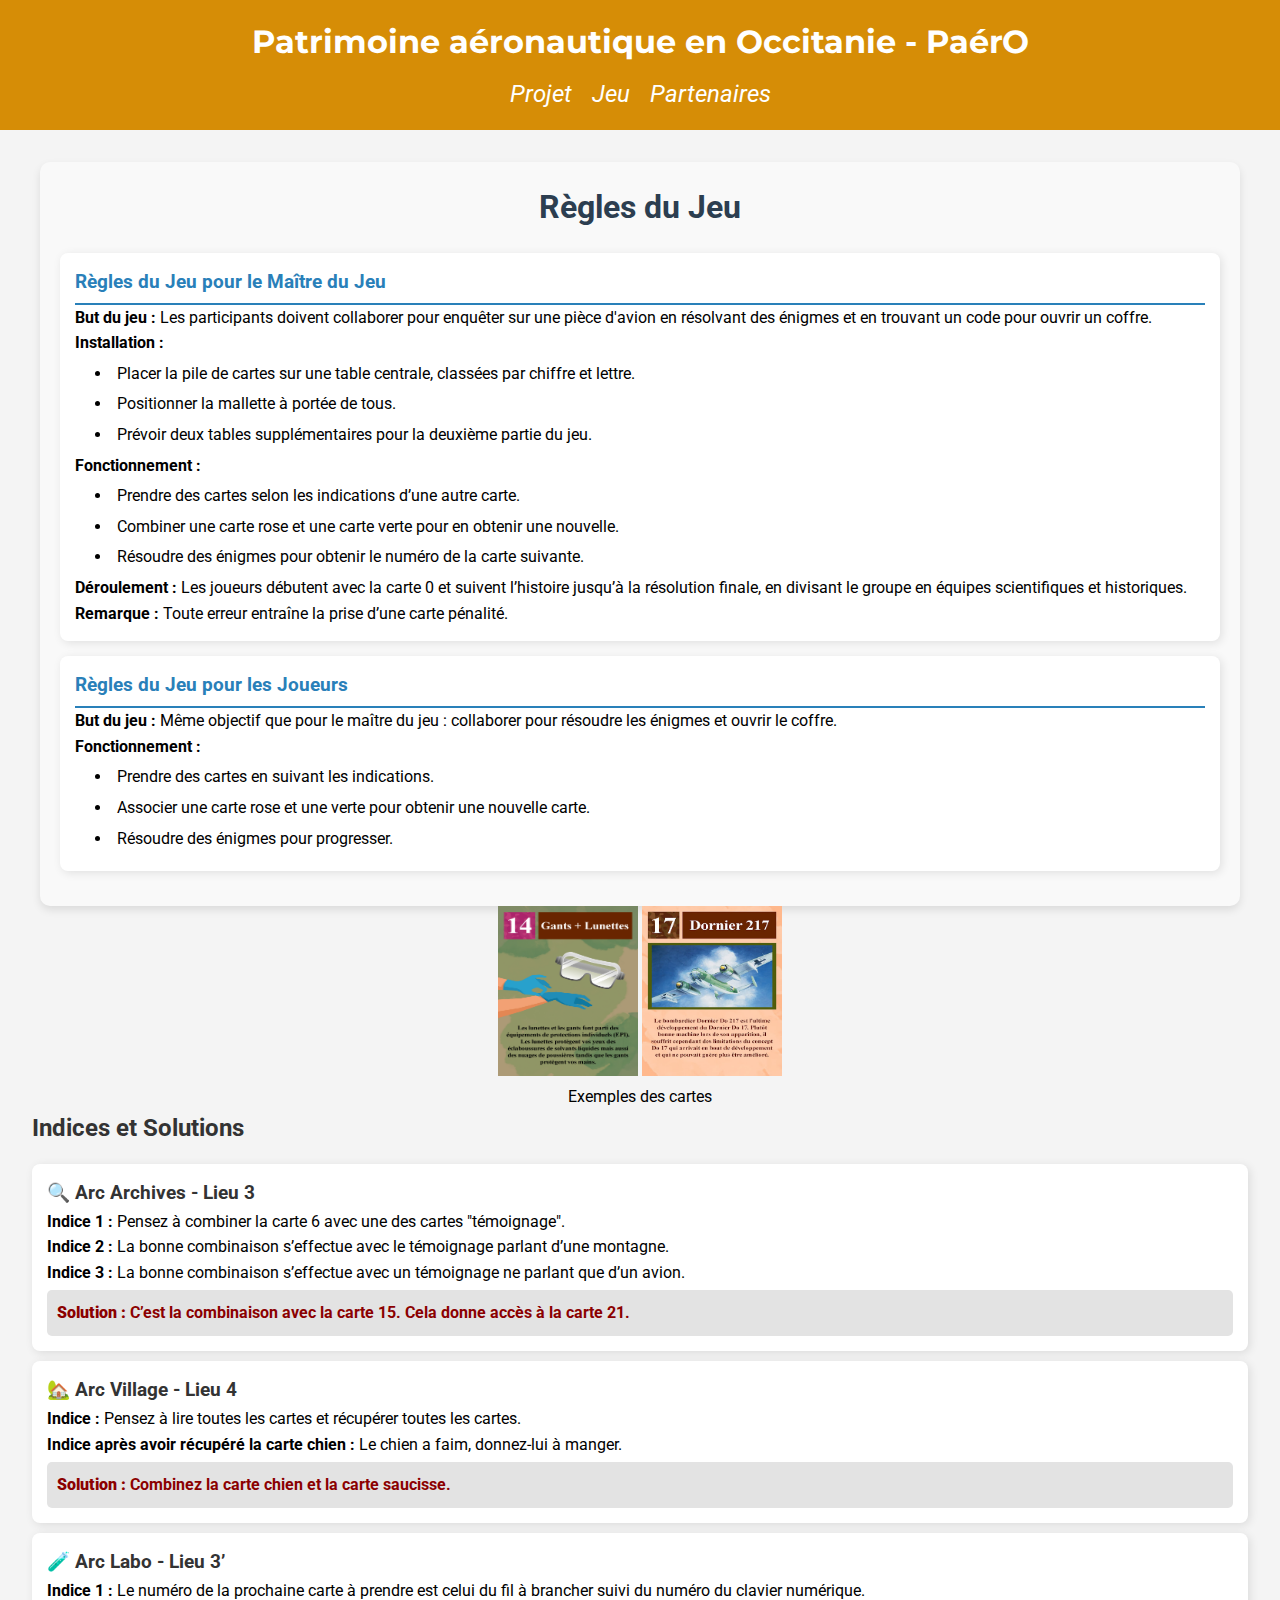
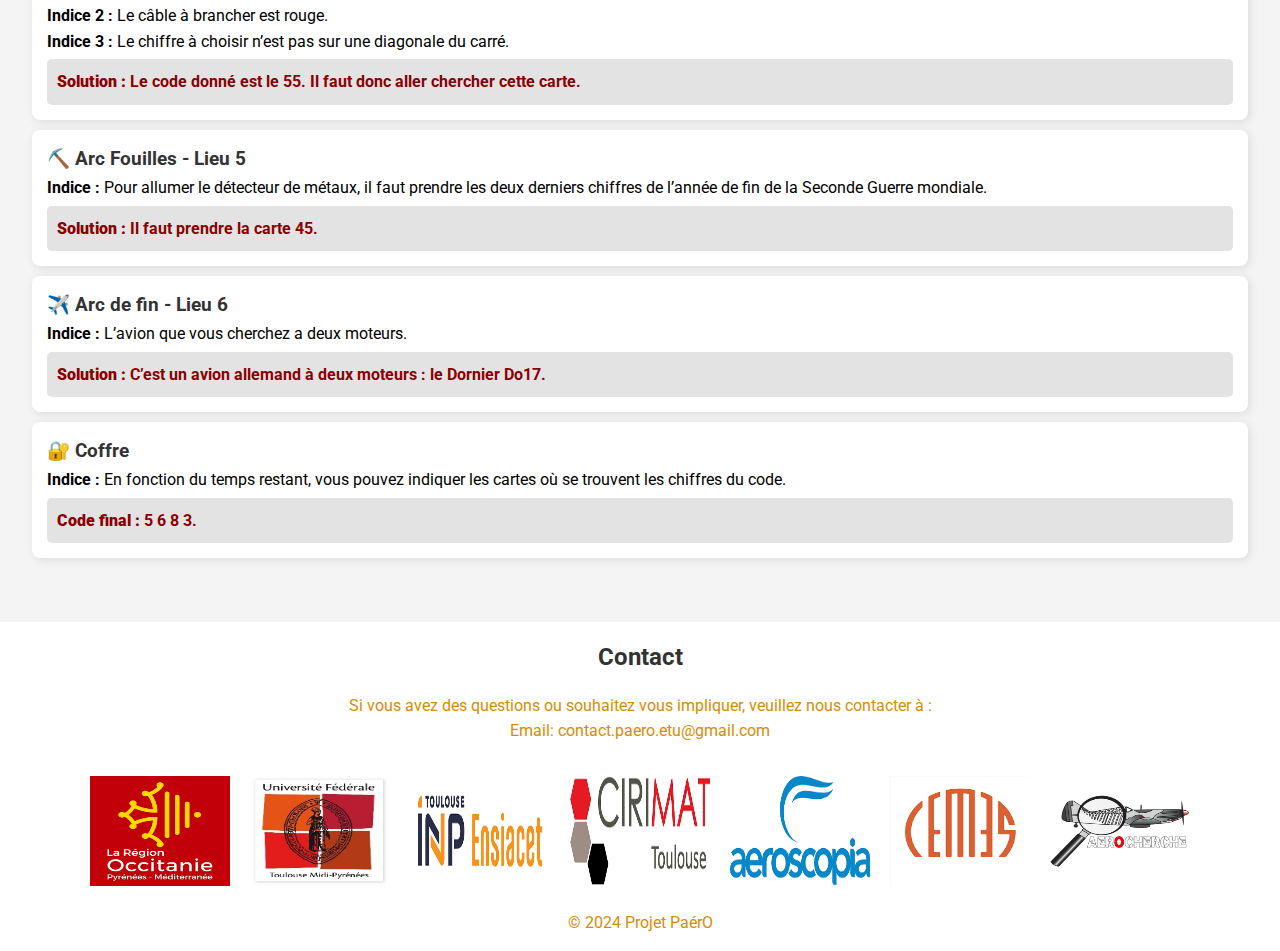
==== jeu.html @ e00915f0 "Update jeu.html" ====
<!DOCTYPE html>
<html lang="en">
<head>
    <meta charset="UTF-8">
    <meta name="viewport" content="width=device-width, initial-scale=1.0">
    <title>Paero</title>
    <link rel="stylesheet" href="styles.css">
    <link href="https://fonts.googleapis.com/css2?family=Montserrat:wght@400;700&display=swap" rel="stylesheet">
    <link href="https://fonts.googleapis.com/css2?family=Roboto:wght@400;700&display=swap" rel="stylesheet">

    <style>
        
        .arc {
            background: white;
            padding: 15px;
            margin: 10px 0;
            border-radius: 8px;
            box-shadow: 2px 2px 10px rgba(0, 0, 0, 0.1);
        }
        .solution {
            padding: 10px;
            margin-top: 5px;
            background: #e3e3e3;
            border-radius: 5px;
            font-weight: bold;
            color: darkred;
        }
        h2, h3 {
            color: #333;
        }
    </style>
</head>
<body>
    <header>
        <h1>Patrimoine aéronautique en Occitanie - PaérO</h1>
        <nav>
            <ul>
                <li><a href="index.html"><i>Projet</i></a></li>
                <li><a href="jeu.html"><i>Jeu</i></a></li>
                <li><a href="Partenaires.html"><i>Partenaires</i></a></li>
            </ul>
        </nav>
    </header>
    <main>
        <section id="regles">
            <h2>Règles du Jeu</h2>
            
            <article>
                <h3>Règles du Jeu pour le Maître du Jeu</h3>
                <p><strong>But du jeu :</strong> Les participants doivent collaborer pour enquêter sur une pièce d'avion en résolvant des énigmes et en trouvant un code pour ouvrir un coffre.</p>
                <p><strong>Installation :</strong></p>
                <ul>
                    <li>Placer la pile de cartes sur une table centrale, classées par chiffre et lettre.</li>
                    <li>Positionner la mallette à portée de tous.</li>
                    <li>Prévoir deux tables supplémentaires pour la deuxième partie du jeu.</li>
                </ul>
                <p><strong>Fonctionnement :</strong></p>
                <ul>
                    <li>Prendre des cartes selon les indications d’une autre carte.</li>
                    <li>Combiner une carte rose et une carte verte pour en obtenir une nouvelle.</li>
                    <li>Résoudre des énigmes pour obtenir le numéro de la carte suivante.</li>
                </ul>
                <p><strong>Déroulement :</strong> Les joueurs débutent avec la carte 0 et suivent l’histoire jusqu’à la résolution finale, en divisant le groupe en équipes scientifiques et historiques.</p>
                <p><strong>Remarque :</strong> Toute erreur entraîne la prise d’une carte pénalité.</p>
            </article>
            
            <article>
                <h3>Règles du Jeu pour les Joueurs</h3>
                <p><strong>But du jeu :</strong> Même objectif que pour le maître du jeu : collaborer pour résoudre les énigmes et ouvrir le coffre.</p>
                
                <p><strong>Fonctionnement :</strong></p>
                <ul>
                    <li>Prendre des cartes en suivant les indications.</li>
                    <li>Associer une carte rose et une verte pour obtenir une nouvelle carte.</li>
                    <li>Résoudre des énigmes pour progresser.</li>
                </ul>
                
            </article>
        </section>
        <section id="extra">
            <!--<h2>Description du jeu</h2>-->
            <p>
            </b>  
            </p>
            <figure>
                <img src="images/Carte_14.jpg" alt="Carte_14"/>
                <img src="images/Carte_17.jpg" alt="Carte_17"/>
                <figcaption>Exemples des cartes</figcaption>
            </figure>
            

            <h2>Indices et Solutions</h2>
            <div class="arc">
                <h3>🔍 Arc Archives - Lieu 3</h3>
                <p><strong>Indice 1 :</strong> Pensez à combiner la carte 6 avec une des cartes "témoignage".</p>
                <p><strong>Indice 2 :</strong> La bonne combinaison s’effectue avec le témoignage parlant d’une montagne.</p>
                <p><strong>Indice 3 :</strong> La bonne combinaison s’effectue avec un témoignage ne parlant que d’un avion.</p>
                <div class="solution">
                    <strong>Solution :</strong> C’est la combinaison avec la carte 15. Cela donne accès à la carte 21.
                </div>
            </div>

            <div class="arc">
                <h3>🏡 Arc Village - Lieu 4</h3>
                <p><strong>Indice :</strong> Pensez à lire toutes les cartes et récupérer toutes les cartes.</p>
                <p><strong>Indice après avoir récupéré la carte chien :</strong> Le chien a faim, donnez-lui à manger.</p>
                <div class="solution">
                    <strong>Solution :</strong> Combinez la carte chien et la carte saucisse.
                </div>
            </div>

            <div class="arc">
                <h3>🧪 Arc Labo - Lieu 3’</h3>
                <p><strong>Indice 1 :</strong> Le numéro de la prochaine carte à prendre est celui du fil à brancher suivi du numéro du clavier numérique.</p>
                <p><strong>Indice 2 :</strong> Le câble à brancher est rouge.</p>
                <p><strong>Indice 3 :</strong> Le chiffre à choisir n’est pas sur une diagonale du carré.</p>
                <div class="solution">
                    <strong>Solution :</strong> Le code donné est le 55. Il faut donc aller chercher cette carte.
                </div>
            </div>

            <div class="arc">
                <h3>⛏️ Arc Fouilles - Lieu 5</h3>
                <p><strong>Indice :</strong> Pour allumer le détecteur de métaux, il faut prendre les deux derniers chiffres de l’année de fin de la Seconde Guerre mondiale.</p>
                <div class="solution">
                    <strong>Solution :</strong> Il faut prendre la carte 45.
                </div>
            </div>

            <div class="arc">
                <h3>✈️ Arc de fin - Lieu 6</h3>
                <p><strong>Indice :</strong> L’avion que vous cherchez a deux moteurs.</p>
                <div class="solution">
                    <strong>Solution :</strong> C’est un avion allemand à deux moteurs : le Dornier Do17.
                </div>
            </div>

            <div class="arc">
                <h3>🔐 Coffre</h3>
                <p><strong>Indice :</strong> En fonction du temps restant, vous pouvez indiquer les cartes où se trouvent les chiffres du code.</p>
                <div class="solution">
                    <strong>Code final :</strong> 5 6 8 3.
                </div>
            </div>
        </section>
    </main>
    <footer>
        <section id="partenaires">
            <h2>Contact</h2>
            <p>Si vous avez des questions ou souhaitez vous impliquer, veuillez nous contacter à :</p>
            <p>Email: <a href="mailto:contact.paero.etu@gmail.com">contact.paero.etu@gmail.com</a></p>
        </section>
        <div class="social-links">
            <a href="https://www.laregion.fr" target="_blank"><img src="images/link1.png" alt="Link 1"></a>
            <a href="https://www.univ-toulouse.fr" target="_blank"><img src="images/link2.jpg" alt="Link 2"></a>
            <a href="https://www.ensiacet.fr" target="_blank"><img src="images/link3.png" alt="Link 3"></a>
            <a href="https://cirimat.cnrs.fr" target="_blank"><img src="images/link4.png" alt="Link 4"></a>
            <a href="https://www.aeroscopia.fr" target="_blank"><img src="images/link5.png" alt="Link 5"></a>
            <a href="https://www.cemes.fr" target="_blank"><img src="images/link7.png" alt="Link 6"></a>
            <a href="https://aerocherche.fr" target="_blank"><img src="images/link6.png" alt="Link 7"></a>
        </div>
        <p>&copy; 2024 Projet PaérO</p>
    </footer>
</body>
</html>
---- styles.css ----
* {
    margin: 0;
    padding: 0;
    box-sizing: border-box;
}

body {
    font-family: "Roboto", sans-serif;
    line-height: 1.6;
    background-color: #f4f4f4;
}

header {
    background: #d68d06;
    color: #fff;
    padding: 1rem 0;
    text-align: center;
}

header h1 {
    margin-bottom: 0.5rem;
    font-family: "Montserrat", sans-serif;
}

nav ul {
    list-style: none;
    padding: 0;
}

nav ul li {
    display: inline;
    margin: 0 0.5rem;
}

nav ul li a {
    color: #fff;
    text-decoration: none;
    font-size: 1.5rem;
}

main {
    padding: 2rem;
}

section {
    margin-bottom: 2rem;
}

#regles {
    max-width: 1200px;
    margin: 0 auto;
    padding: 20px;
    background: #f9f9f9;
    border-radius: 10px;
    box-shadow: 0 4px 8px rgba(0, 0, 0, 0.1);
}
#regles h2 {
    text-align: center;
    color: #2c3e50;
    font-size: 2em;
    margin-bottom: 20px;
}
#regles article {
    background: white;
    padding: 15px;
    margin: 15px 0;
    border-radius: 8px;
    box-shadow: 2px 2px 10px rgba(0, 0, 0, 0.1);
}
#regles h3 {
    color: #2980b9;
    border-bottom: 2px solid #2980b9;
    padding-bottom: 5px;
}
#regles ul {
    padding-left: 20px;
}
#regles ul li {
    margin: 5px 0;
}
#regles p {
    line-height: 1.6;
}




h2 {
    margin-bottom: 1rem;
}

figure {
    text-align: center;
}

figure img {
    display: inline-block;
    width: 140px;
    height: 170px;
}

ul {
    list-style: disc inside;
}

footer {
    background: #fff;
    color: #d68d06;
    text-align: center;
    padding: 1rem 0;
}

footer a {
    color: #d68d06;
    text-decoration: none;
}

.social-links {
    margin: 1rem 0;
}

.social-links a {
    display: inline-block;
    margin: 0 0.5rem;
}

.social-links img {
    width: 140px;
    height: 110px;
}
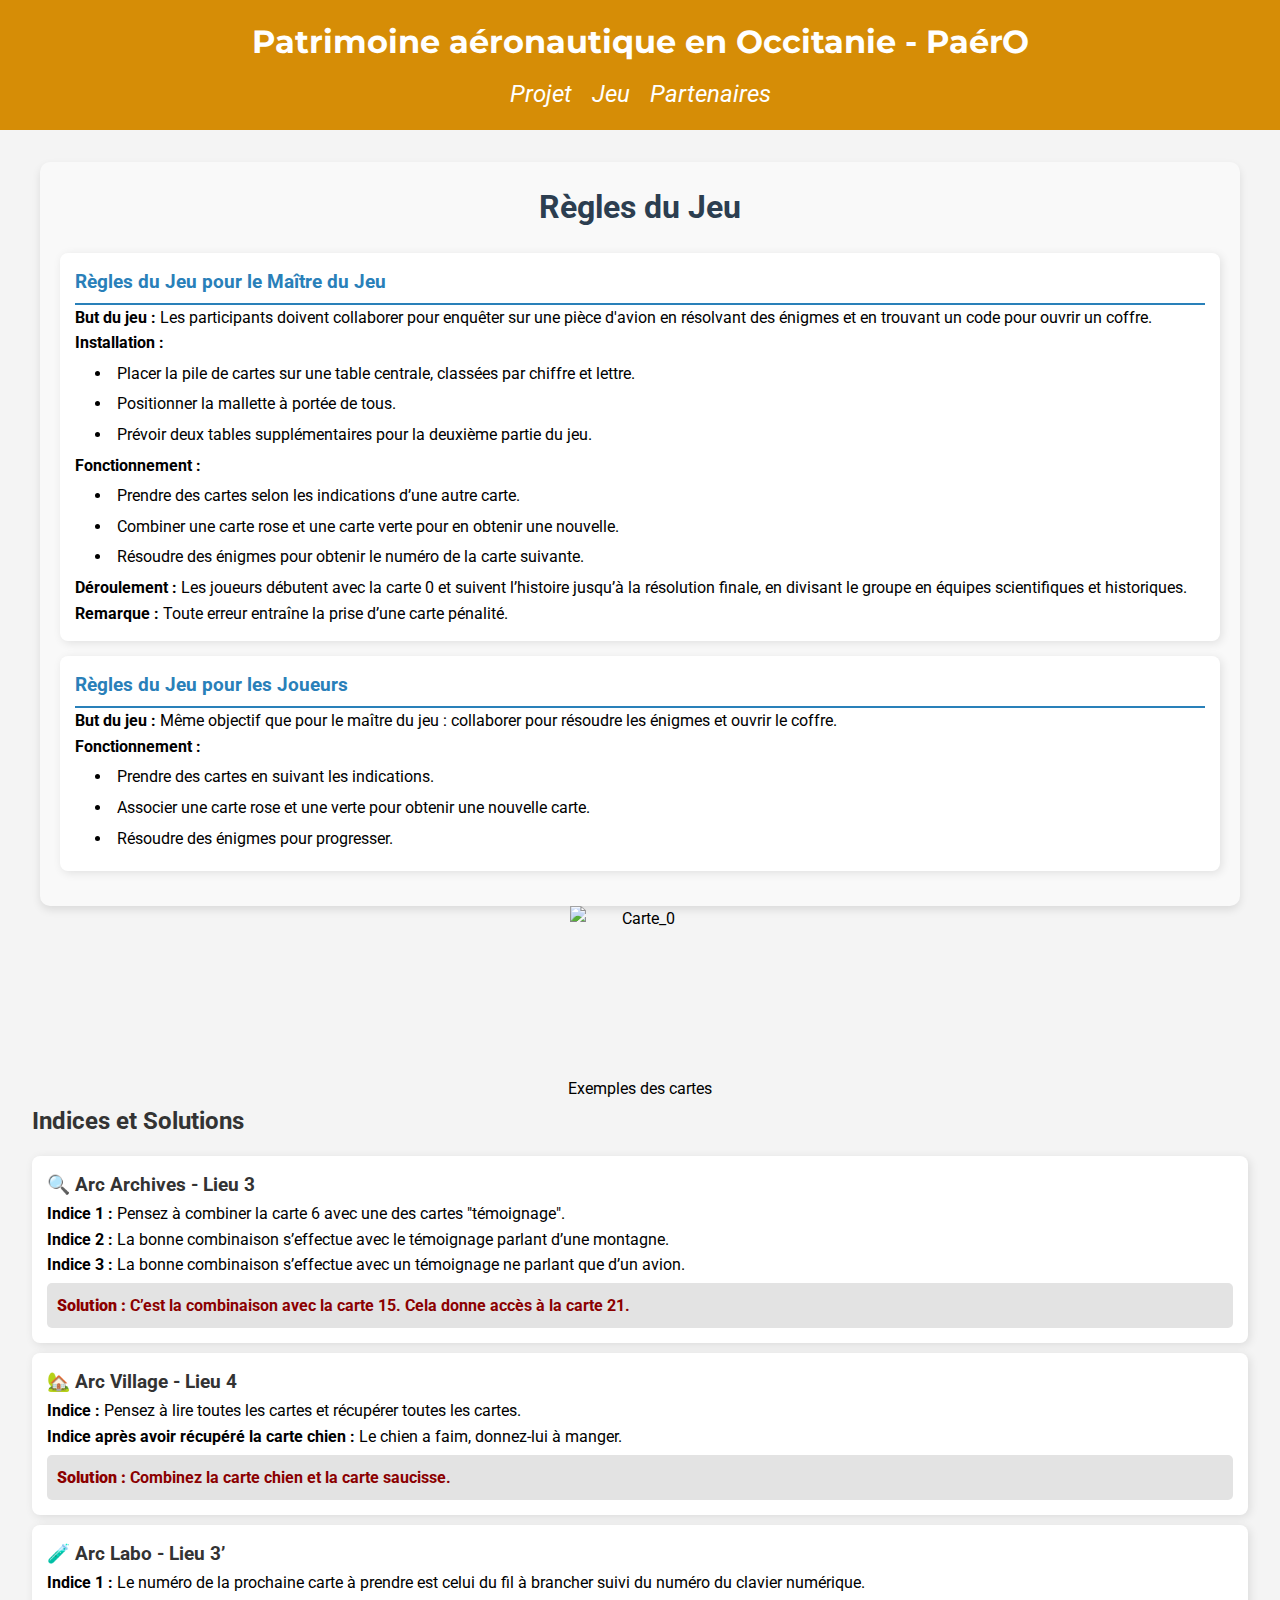
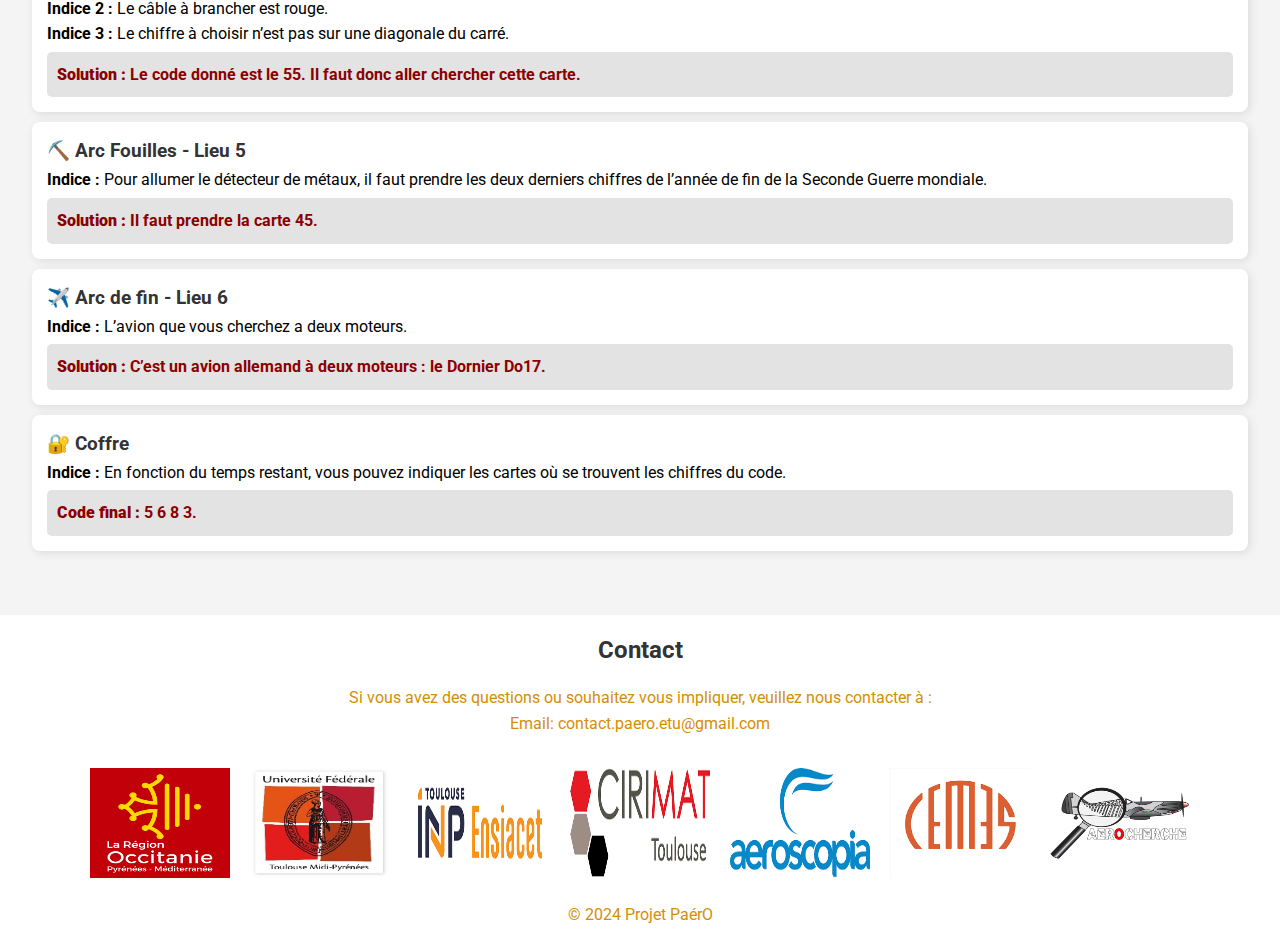
==== commit 9b208c63: "Update jeu.html" ====
--- a/jeu.html
+++ b/jeu.html
@@ -83,8 +83,8 @@
             </b>  
             </p>
             <figure>
-                <img src="images/Carte_14.jpg" alt="Carte_14"/>
-                <img src="images/Carte_17.jpg" alt="Carte_17"/>
+                <img src="images/Carte_0.jpg" alt="Carte_0"/>
+                
                 <figcaption>Exemples des cartes</figcaption>
             </figure>
             
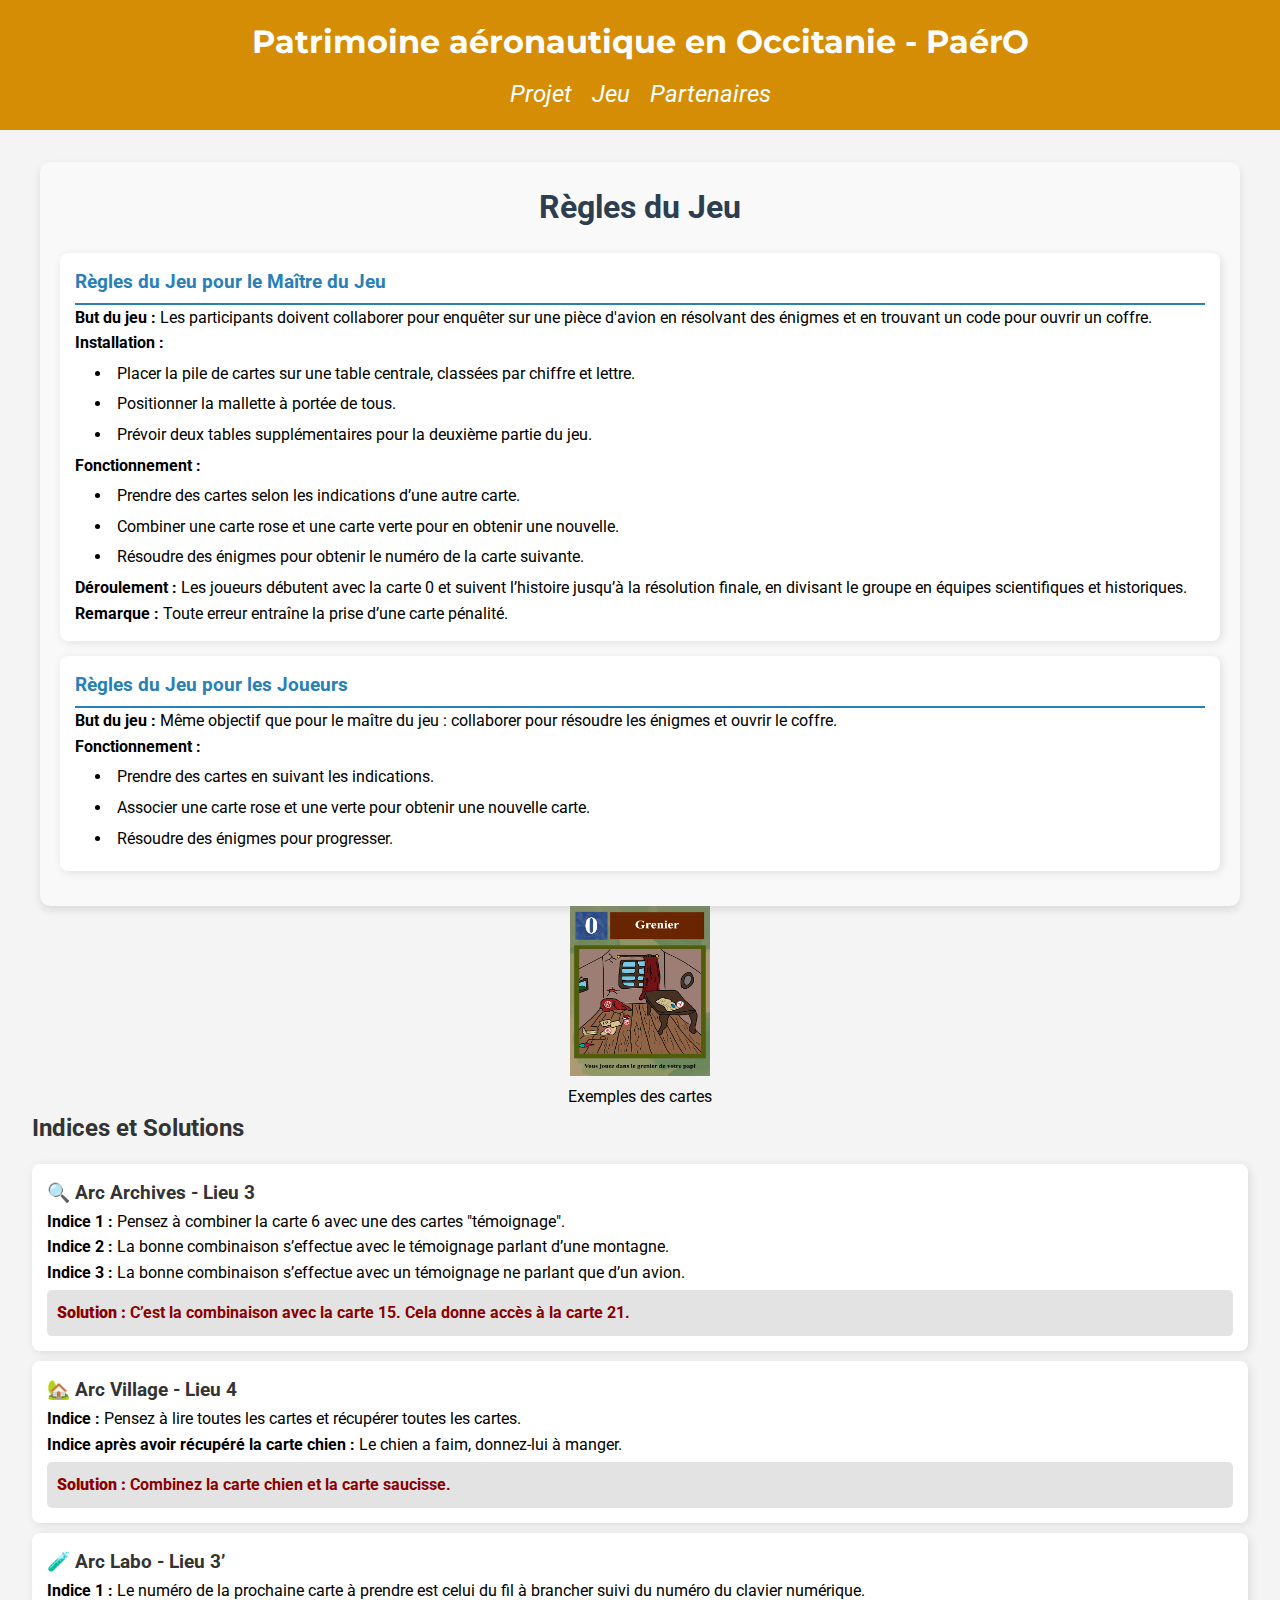
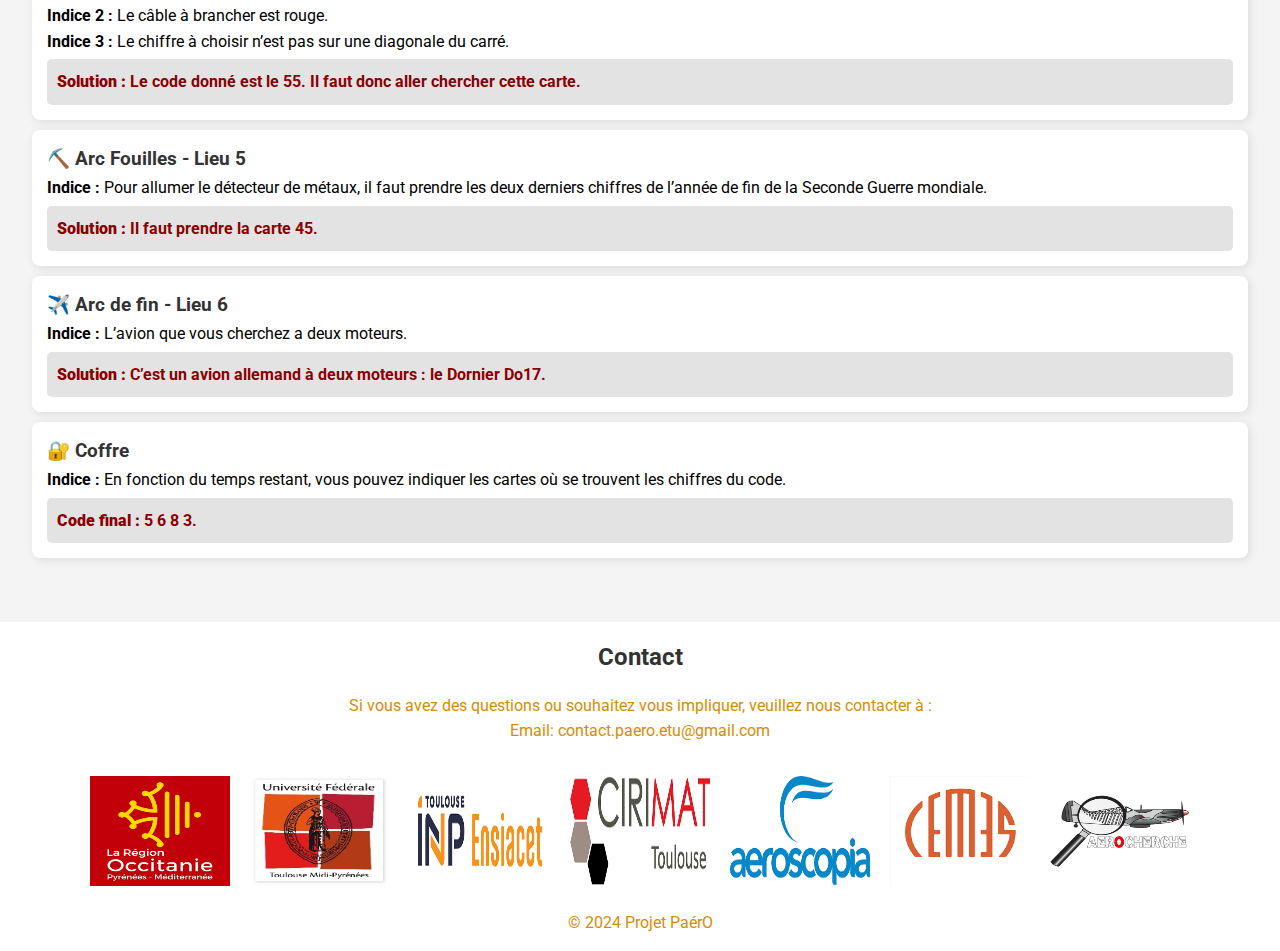
==== commit 67922732: "Update jeu.html" ====
--- a/jeu.html
+++ b/jeu.html
@@ -83,7 +83,7 @@
             </b>  
             </p>
             <figure>
-                <img src="images/Carte_0.jpg" alt="Carte_0"/>
+                <img src="images/Carte_0.png" alt="Carte_0"/>
                 
                 <figcaption>Exemples des cartes</figcaption>
             </figure>
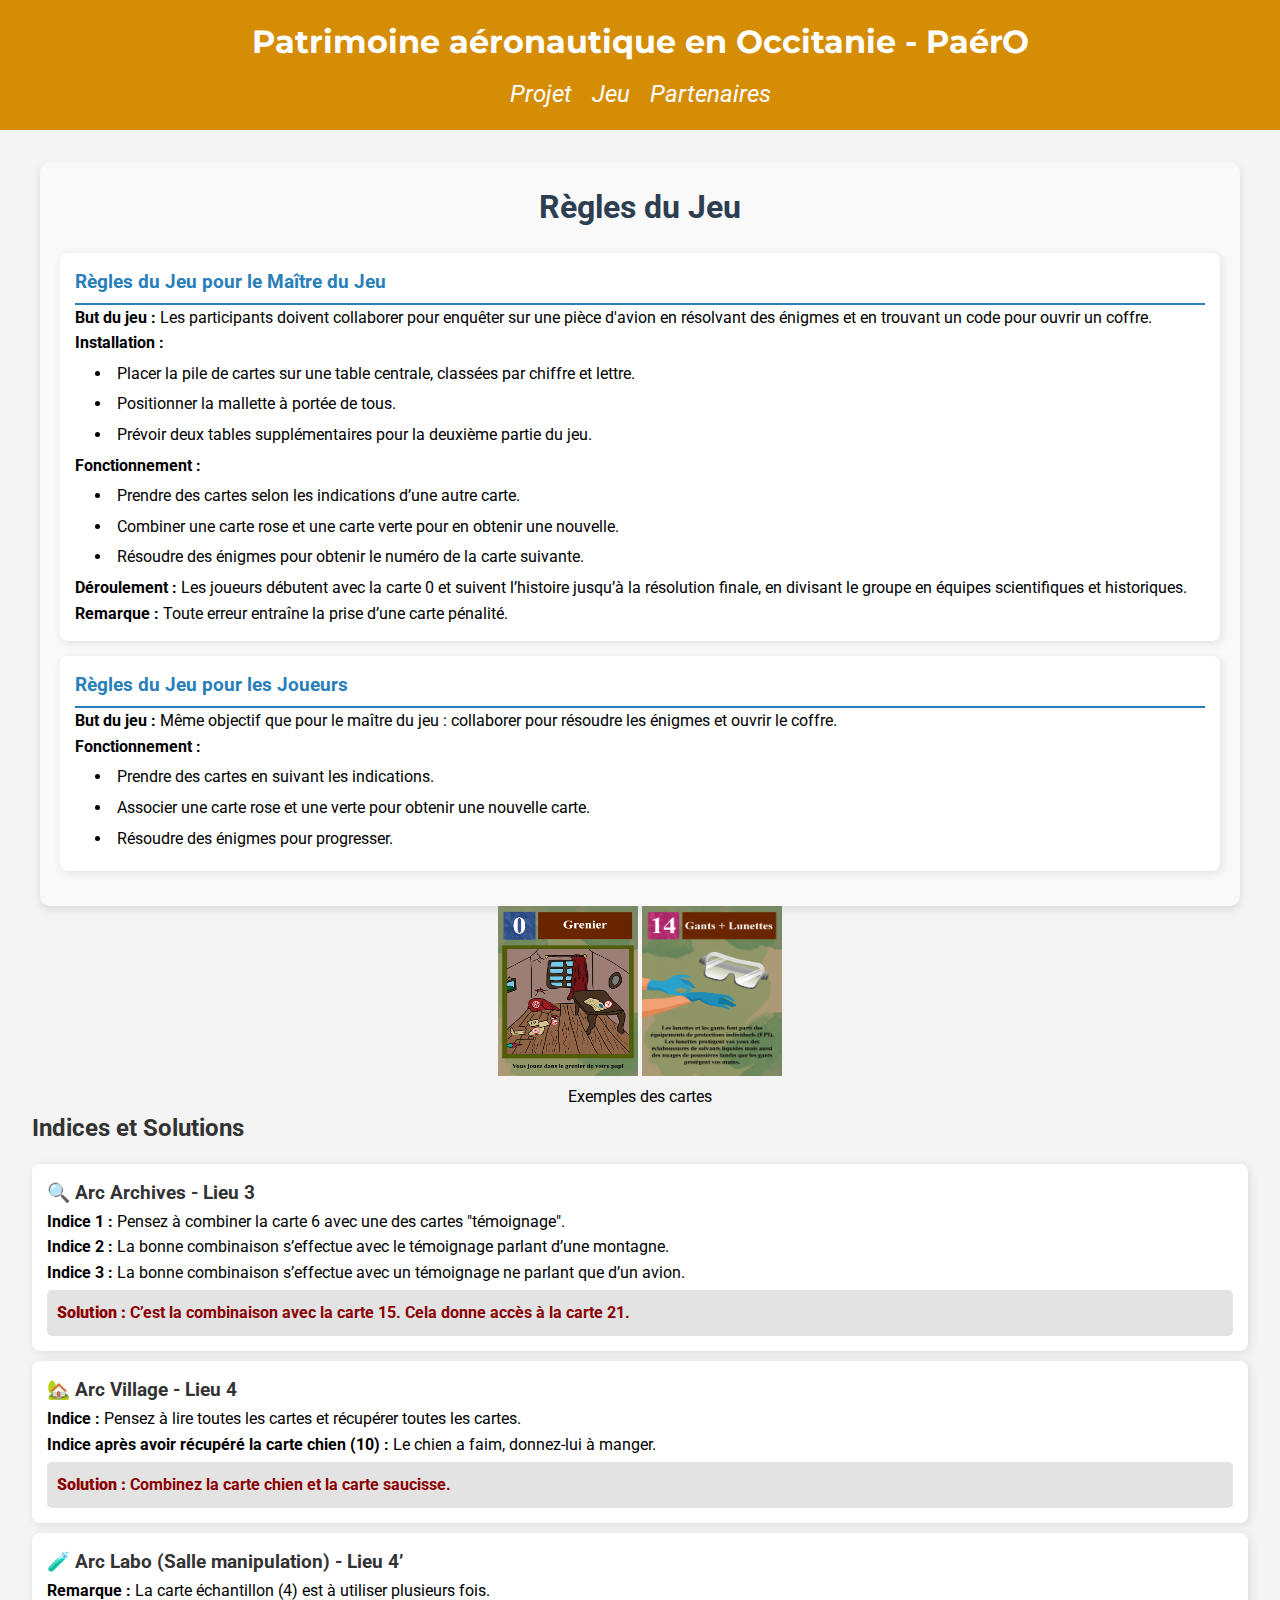
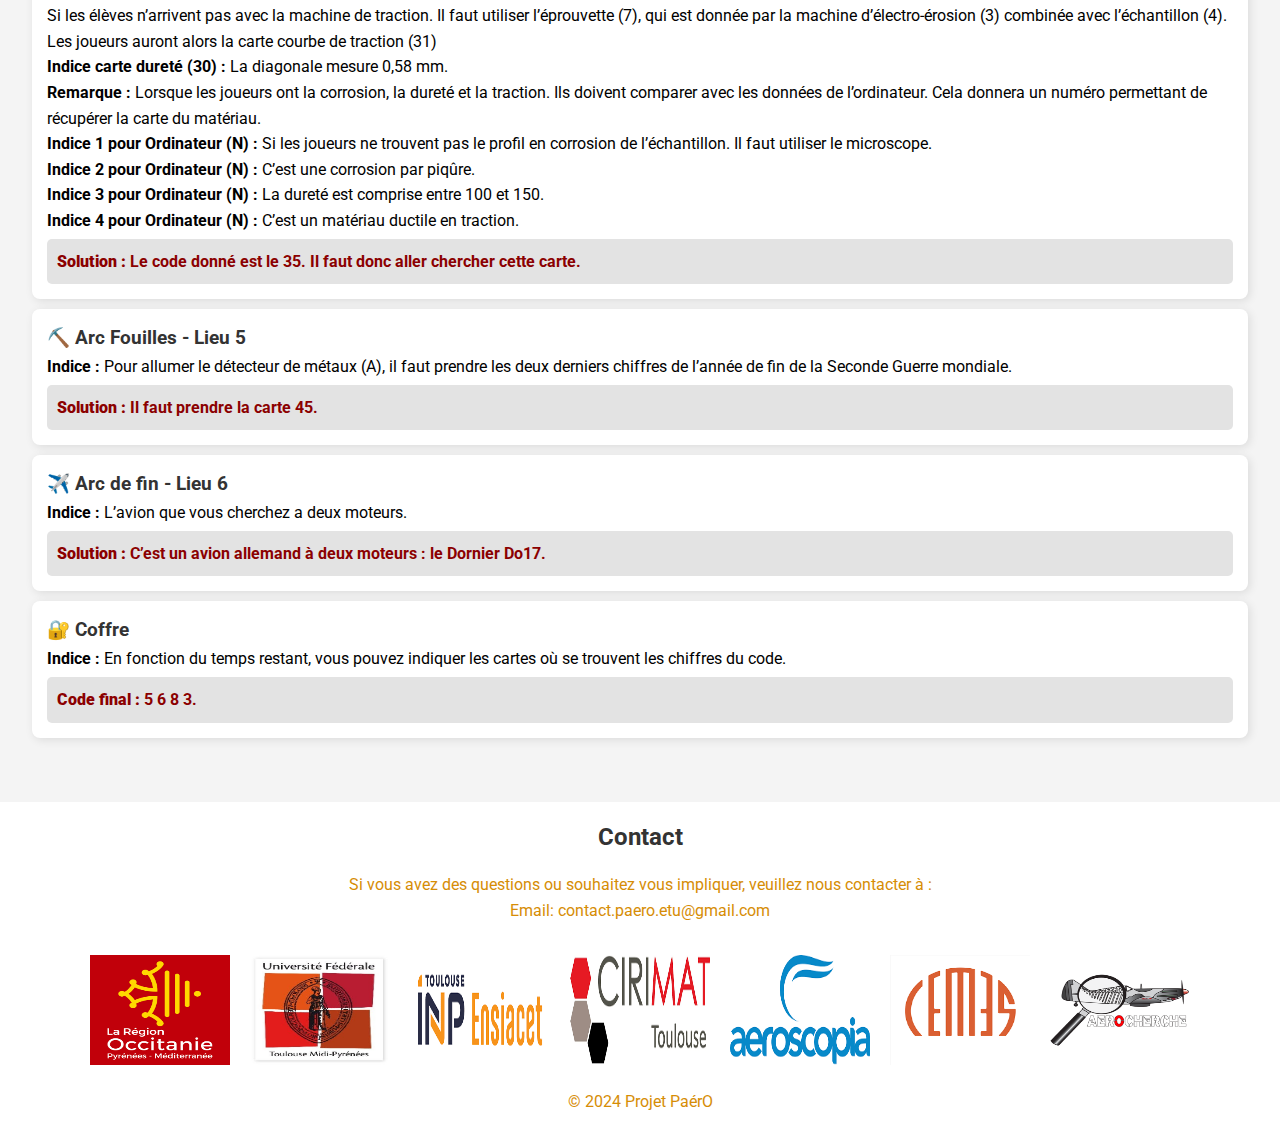
==== commit f0f2c001: "Update jeu.html" ====
--- a/jeu.html
+++ b/jeu.html
@@ -84,6 +84,7 @@
             </p>
             <figure>
                 <img src="images/Carte_0.png" alt="Carte_0"/>
+                <img src="images/Carte_14.jpg" alt="Carte_14"/>
                 
                 <figcaption>Exemples des cartes</figcaption>
             </figure>
@@ -103,25 +104,30 @@
             <div class="arc">
                 <h3>🏡 Arc Village - Lieu 4</h3>
                 <p><strong>Indice :</strong> Pensez à lire toutes les cartes et récupérer toutes les cartes.</p>
-                <p><strong>Indice après avoir récupéré la carte chien :</strong> Le chien a faim, donnez-lui à manger.</p>
+                <p><strong>Indice après avoir récupéré la carte chien (10) :</strong> Le chien a faim, donnez-lui à manger.</p>
                 <div class="solution">
                     <strong>Solution :</strong> Combinez la carte chien et la carte saucisse.
                 </div>
             </div>
 
             <div class="arc">
-                <h3>🧪 Arc Labo - Lieu 3’</h3>
-                <p><strong>Indice 1 :</strong> Le numéro de la prochaine carte à prendre est celui du fil à brancher suivi du numéro du clavier numérique.</p>
-                <p><strong>Indice 2 :</strong> Le câble à brancher est rouge.</p>
-                <p><strong>Indice 3 :</strong> Le chiffre à choisir n’est pas sur une diagonale du carré.</p>
+                <h3>🧪 Arc Labo (Salle manipulation) - Lieu 4’</h3>
+                <p><strong>Remarque :</strong> La carte échantillon (4) est à utiliser plusieurs fois.</p>
+                <p>Si les élèves n’arrivent pas avec la machine de traction. Il faut utiliser l’éprouvette (7), qui est donnée par la machine d’électro-érosion (3) combinée avec l’échantillon (4). Les joueurs auront alors la carte courbe de traction (31)</p>
+                <p><strong>Indice carte dureté (30) :</strong> La diagonale mesure 0,58 mm.</p>
+                <p><strong>Remarque :</strong> Lorsque les joueurs ont la corrosion, la dureté et la traction. Ils doivent comparer avec les données de l’ordinateur. Cela donnera un numéro permettant de récupérer la carte du matériau.</p>
+                <p><strong>Indice 1 pour Ordinateur (N) :</strong> Si les joueurs ne trouvent pas le profil en corrosion de l’échantillon. Il faut utiliser le microscope.</p>
+                <p><strong>Indice 2 pour Ordinateur (N) :</strong> C’est une corrosion par piqûre.</p>
+                <p><strong>Indice 3 pour Ordinateur (N) :</strong> La dureté est comprise entre 100 et 150.</p>
+                <p><strong>Indice 4 pour Ordinateur (N) :</strong> C’est un matériau ductile en traction.</p>
                 <div class="solution">
-                    <strong>Solution :</strong> Le code donné est le 55. Il faut donc aller chercher cette carte.
+                    <strong>Solution :</strong> Le code donné est le 35. Il faut donc aller chercher cette carte.
                 </div>
             </div>
 
             <div class="arc">
                 <h3>⛏️ Arc Fouilles - Lieu 5</h3>
-                <p><strong>Indice :</strong> Pour allumer le détecteur de métaux, il faut prendre les deux derniers chiffres de l’année de fin de la Seconde Guerre mondiale.</p>
+                <p><strong>Indice :</strong> Pour allumer le détecteur de métaux (A), il faut prendre les deux derniers chiffres de l’année de fin de la Seconde Guerre mondiale.</p>
                 <div class="solution">
                     <strong>Solution :</strong> Il faut prendre la carte 45.
                 </div>
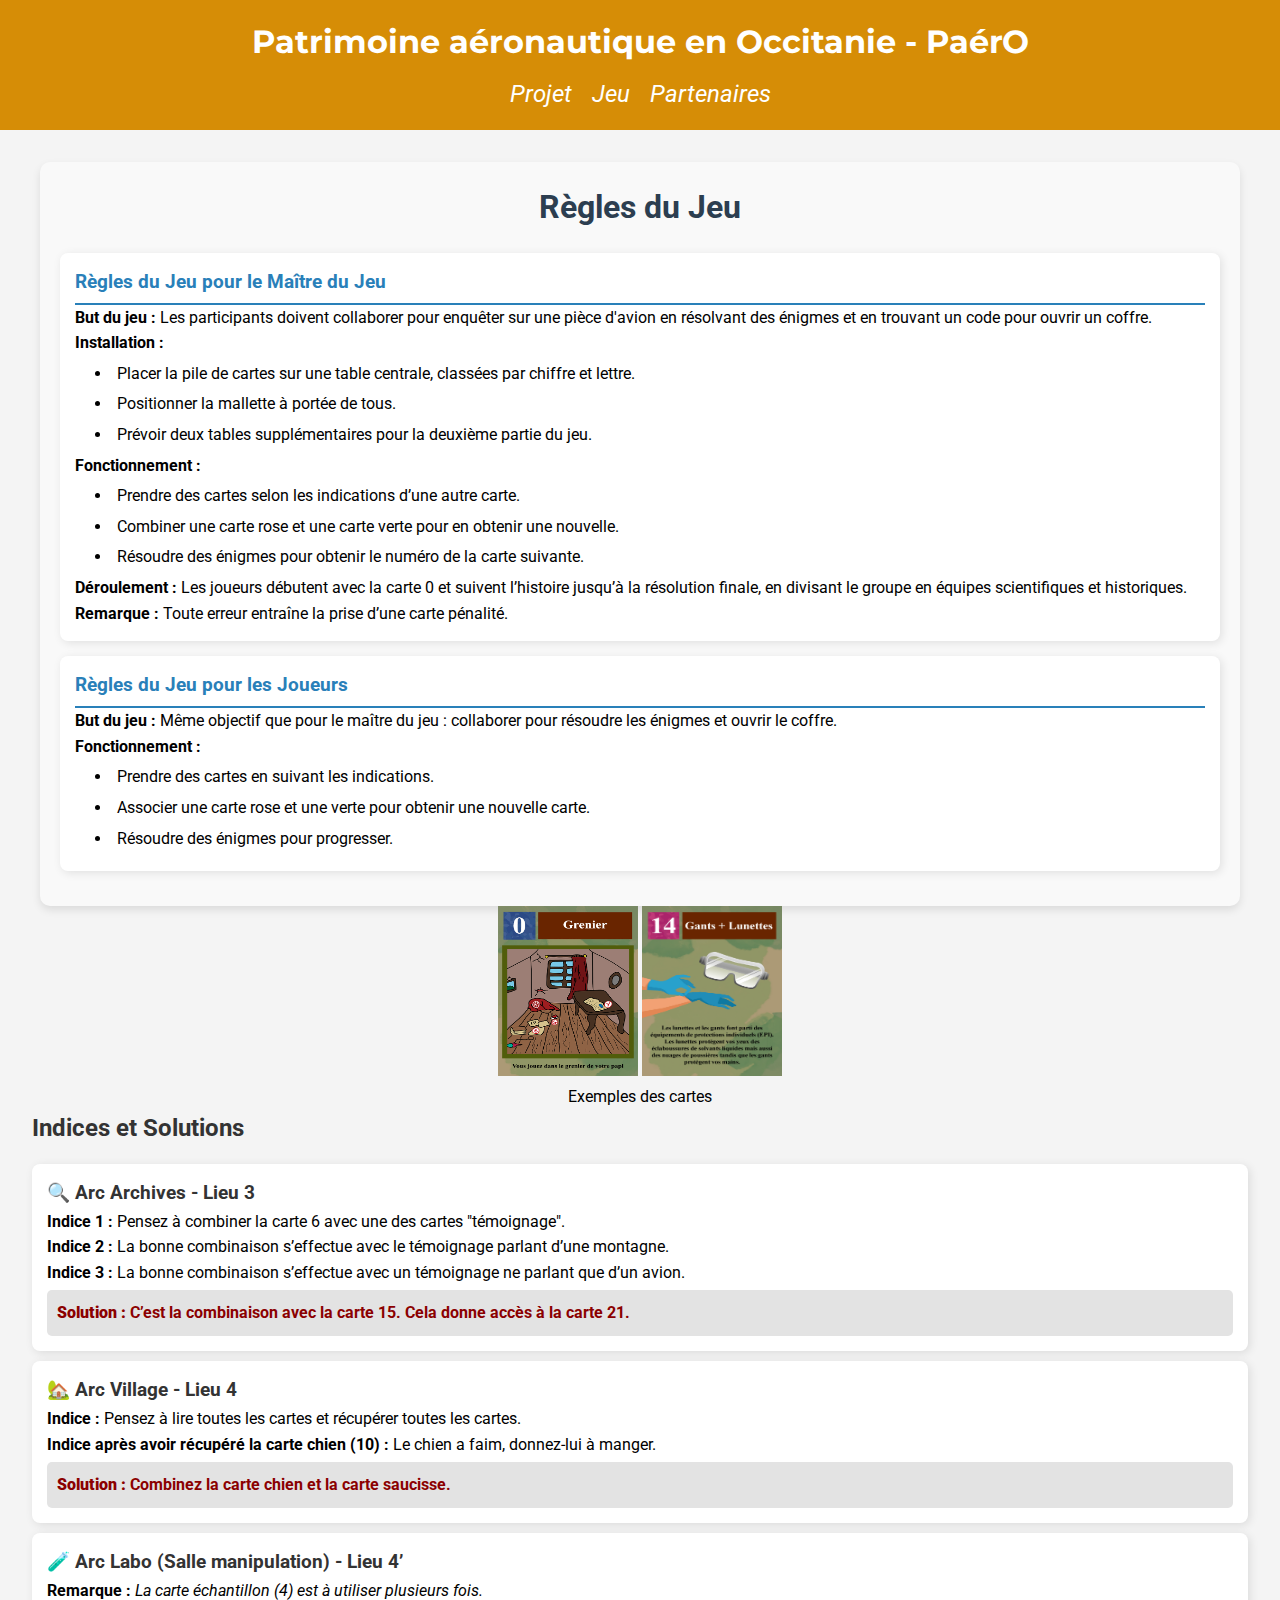
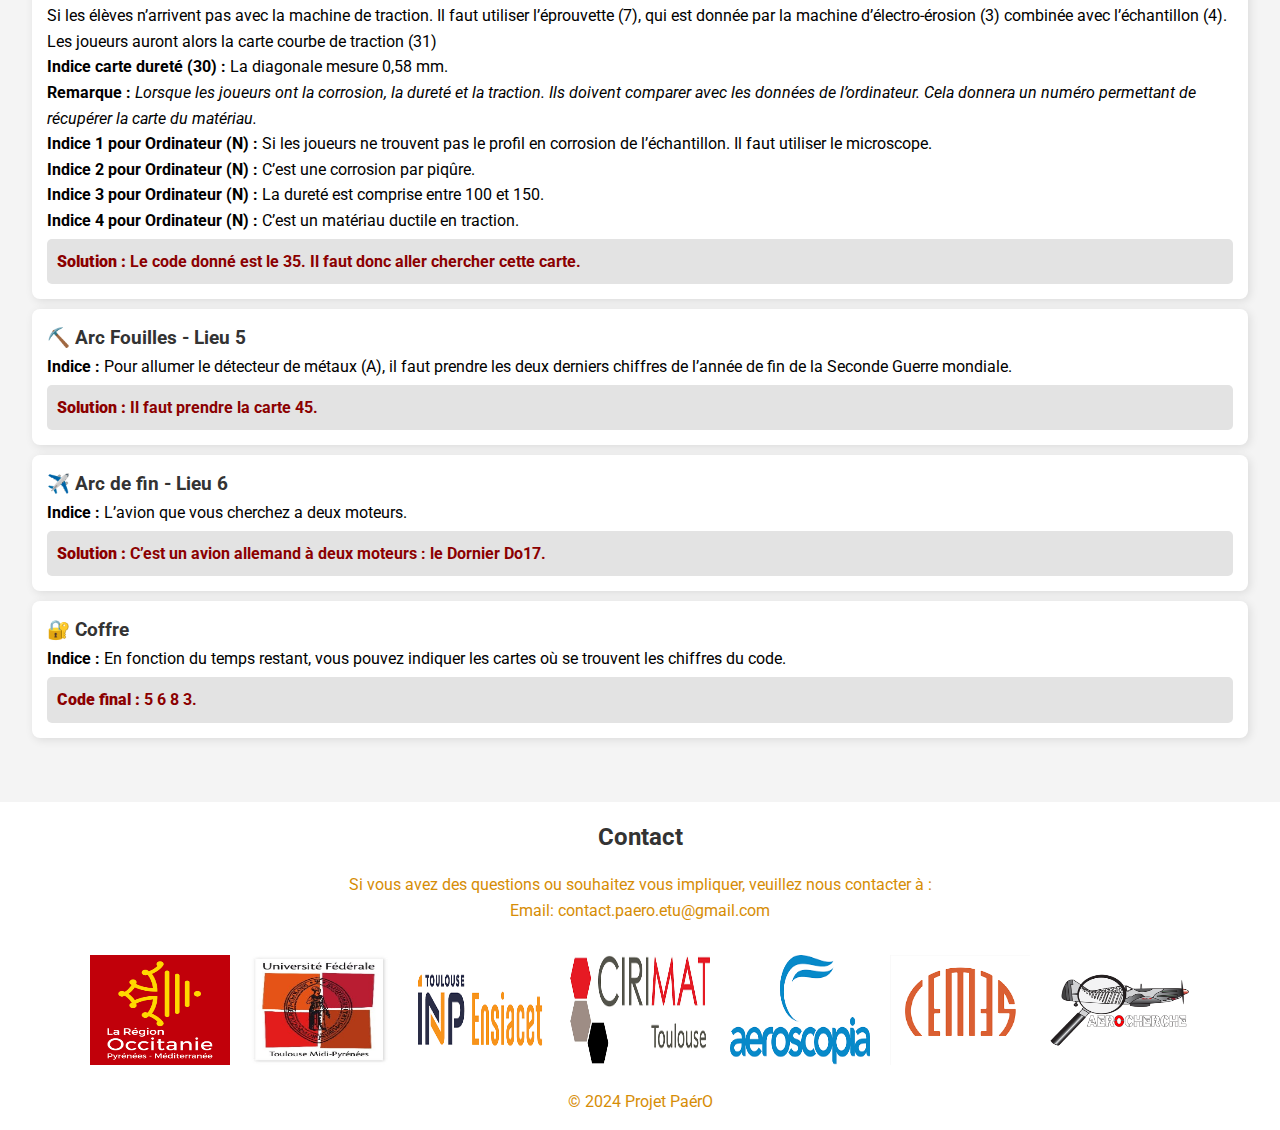
==== commit 46c46c43: "Update jeu.html" ====
--- a/jeu.html
+++ b/jeu.html
@@ -112,10 +112,10 @@
 
             <div class="arc">
                 <h3>🧪 Arc Labo (Salle manipulation) - Lieu 4’</h3>
-                <p><strong>Remarque :</strong> La carte échantillon (4) est à utiliser plusieurs fois.</p>
+                <p><strong>Remarque :</strong> <i>La carte échantillon (4) est à utiliser plusieurs fois.</i></p>
                 <p>Si les élèves n’arrivent pas avec la machine de traction. Il faut utiliser l’éprouvette (7), qui est donnée par la machine d’électro-érosion (3) combinée avec l’échantillon (4). Les joueurs auront alors la carte courbe de traction (31)</p>
                 <p><strong>Indice carte dureté (30) :</strong> La diagonale mesure 0,58 mm.</p>
-                <p><strong>Remarque :</strong> Lorsque les joueurs ont la corrosion, la dureté et la traction. Ils doivent comparer avec les données de l’ordinateur. Cela donnera un numéro permettant de récupérer la carte du matériau.</p>
+                <p><strong>Remarque :</strong> <i>Lorsque les joueurs ont la corrosion, la dureté et la traction. Ils doivent comparer avec les données de l’ordinateur. Cela donnera un numéro permettant de récupérer la carte du matériau.</i></p>
                 <p><strong>Indice 1 pour Ordinateur (N) :</strong> Si les joueurs ne trouvent pas le profil en corrosion de l’échantillon. Il faut utiliser le microscope.</p>
                 <p><strong>Indice 2 pour Ordinateur (N) :</strong> C’est une corrosion par piqûre.</p>
                 <p><strong>Indice 3 pour Ordinateur (N) :</strong> La dureté est comprise entre 100 et 150.</p>
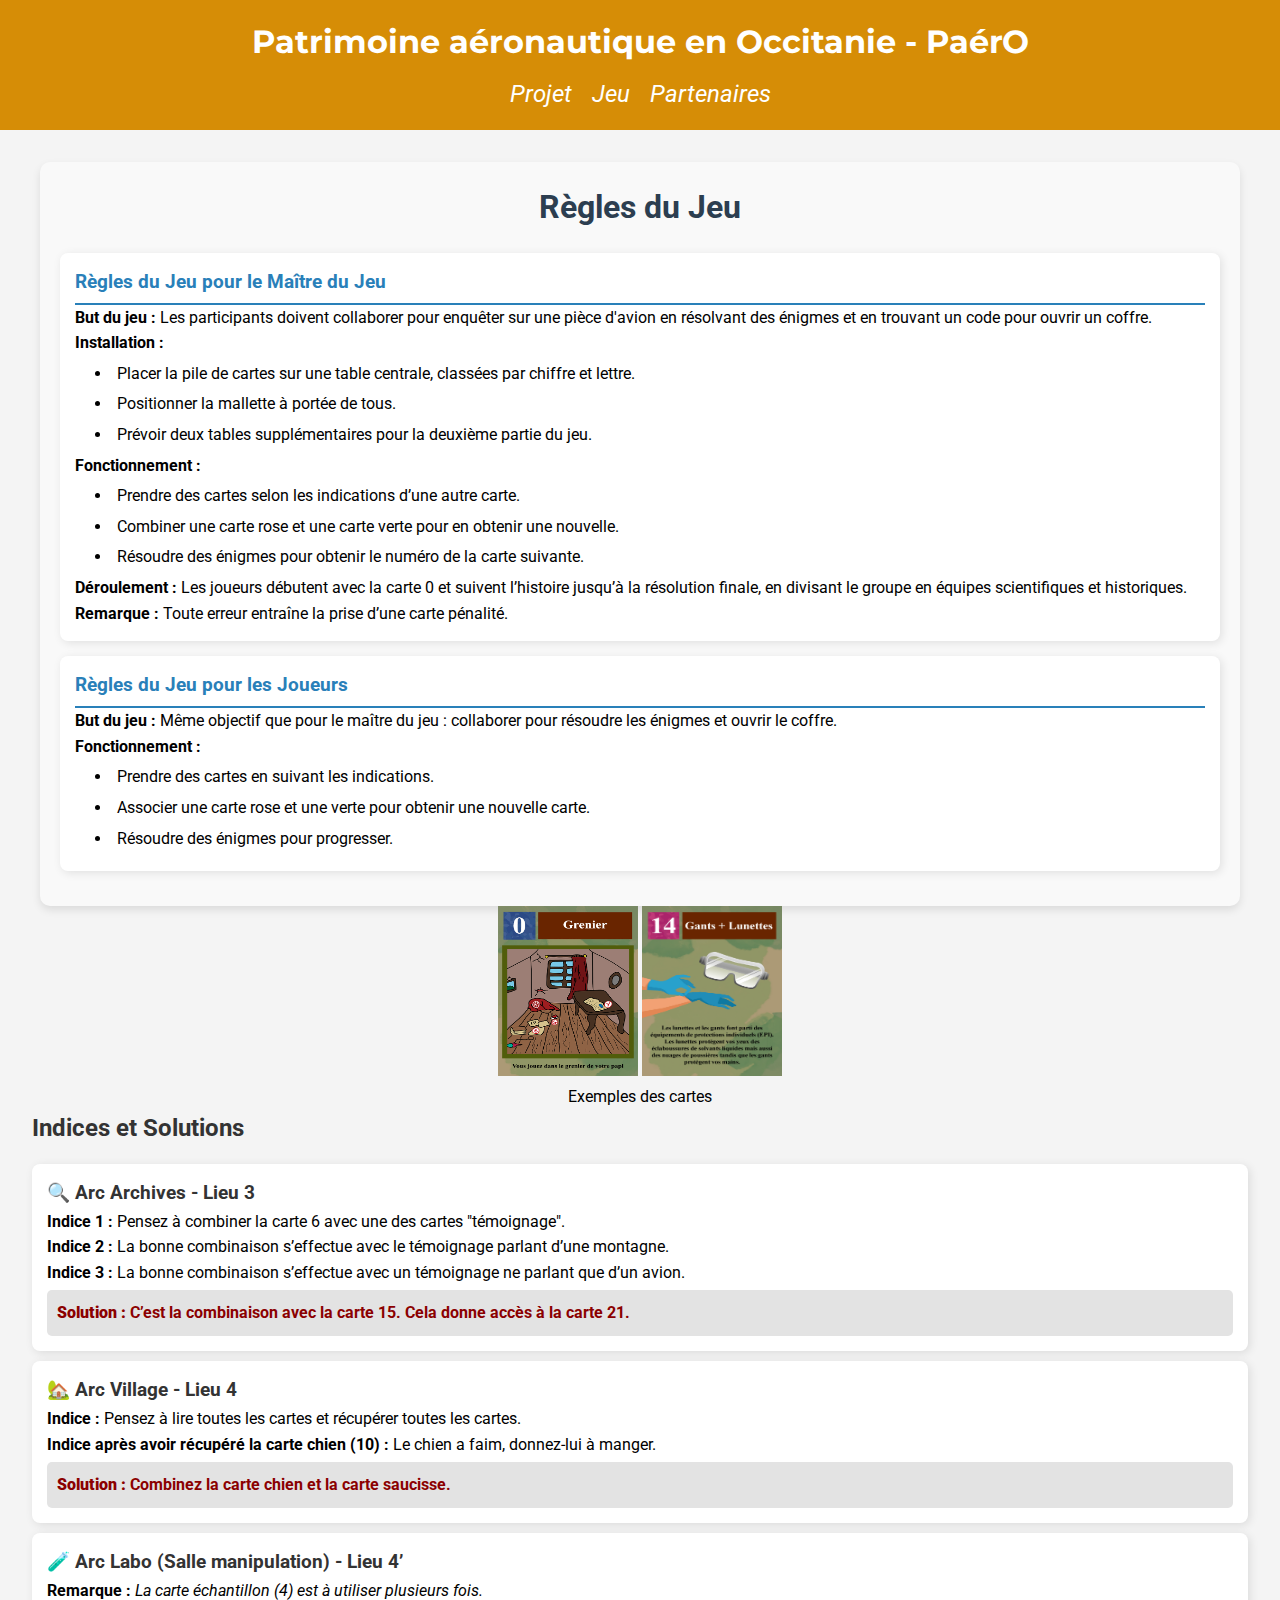
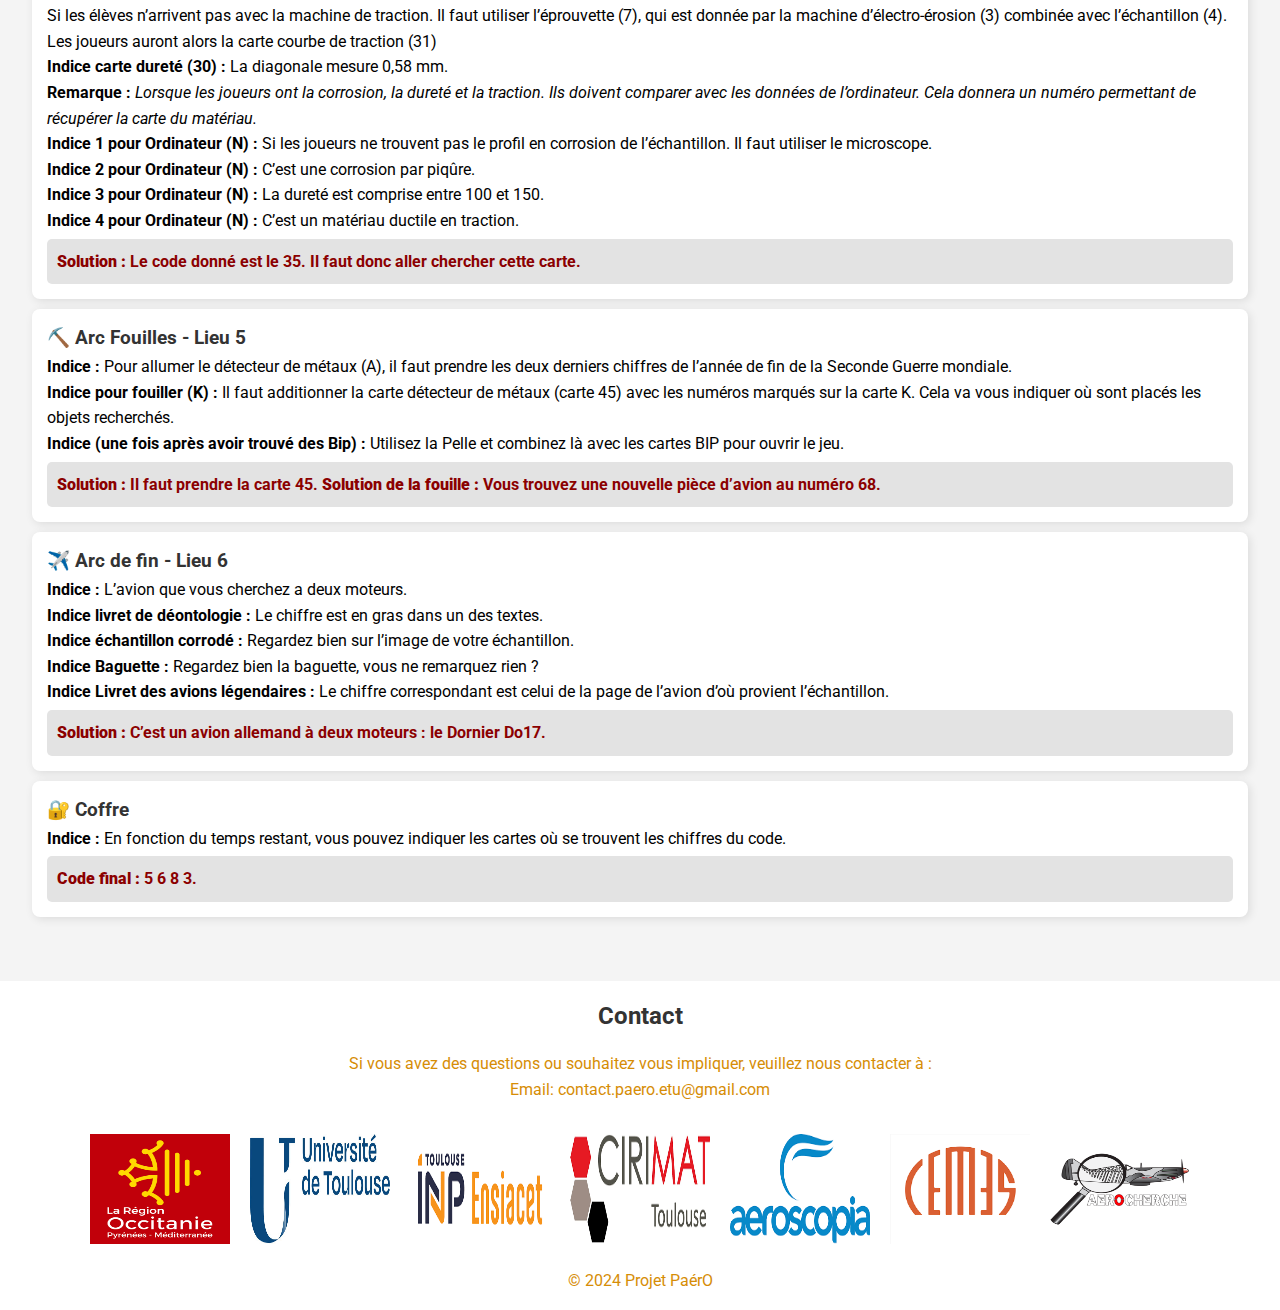
==== commit 168db4a2: "Update jeu.html" ====
--- a/jeu.html
+++ b/jeu.html
@@ -128,14 +128,21 @@
             <div class="arc">
                 <h3>⛏️ Arc Fouilles - Lieu 5</h3>
                 <p><strong>Indice :</strong> Pour allumer le détecteur de métaux (A), il faut prendre les deux derniers chiffres de l’année de fin de la Seconde Guerre mondiale.</p>
+                <p><strong>Indice pour fouiller (K) :</strong> Il faut additionner la carte détecteur de métaux (carte 45) avec les numéros marqués sur la carte K. Cela va vous indiquer où sont placés les objets recherchés. </p>
+                <p><strong>Indice (une fois après avoir trouvé des Bip) :</strong> Utilisez la Pelle et combinez là avec les cartes BIP pour ouvrir le jeu.</p>
                 <div class="solution">
                     <strong>Solution :</strong> Il faut prendre la carte 45.
+                    <strong>Solution de la fouille :</strong> Vous trouvez une nouvelle pièce d’avion au numéro 68.
                 </div>
             </div>
 
             <div class="arc">
                 <h3>✈️ Arc de fin - Lieu 6</h3>
                 <p><strong>Indice :</strong> L’avion que vous cherchez a deux moteurs.</p>
+                <p><strong>Indice livret de déontologie :</strong> Le chiffre est en gras dans un des textes.</p>
+                <p><strong>Indice échantillon corrodé :</strong> Regardez bien sur l’image de votre échantillon.</p>
+                <p><strong>Indice Baguette :</strong> Regardez bien la baguette, vous ne remarquez rien ? </p>
+                <p><strong>Indice Livret des avions légendaires :</strong> Le chiffre correspondant est celui de la page de l’avion d’où provient l’échantillon.</p>
                 <div class="solution">
                     <strong>Solution :</strong> C’est un avion allemand à deux moteurs : le Dornier Do17.
                 </div>
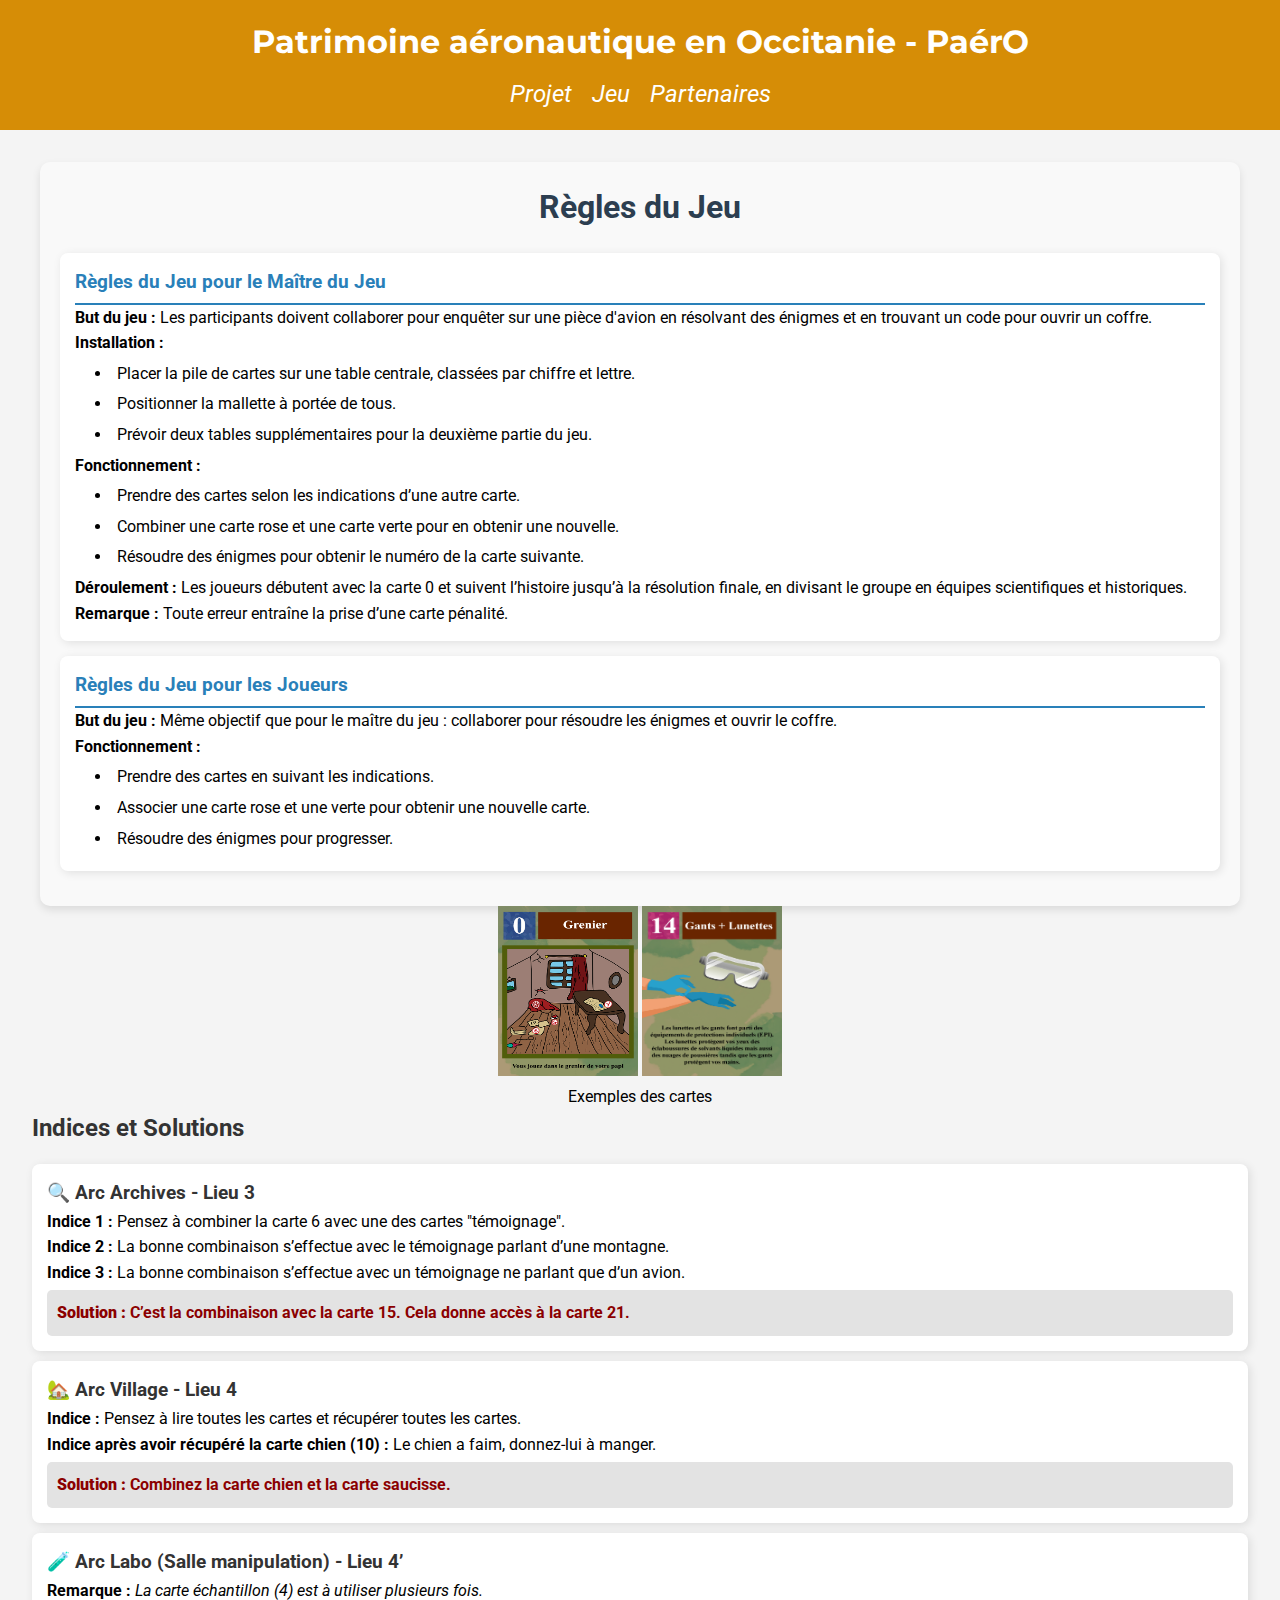
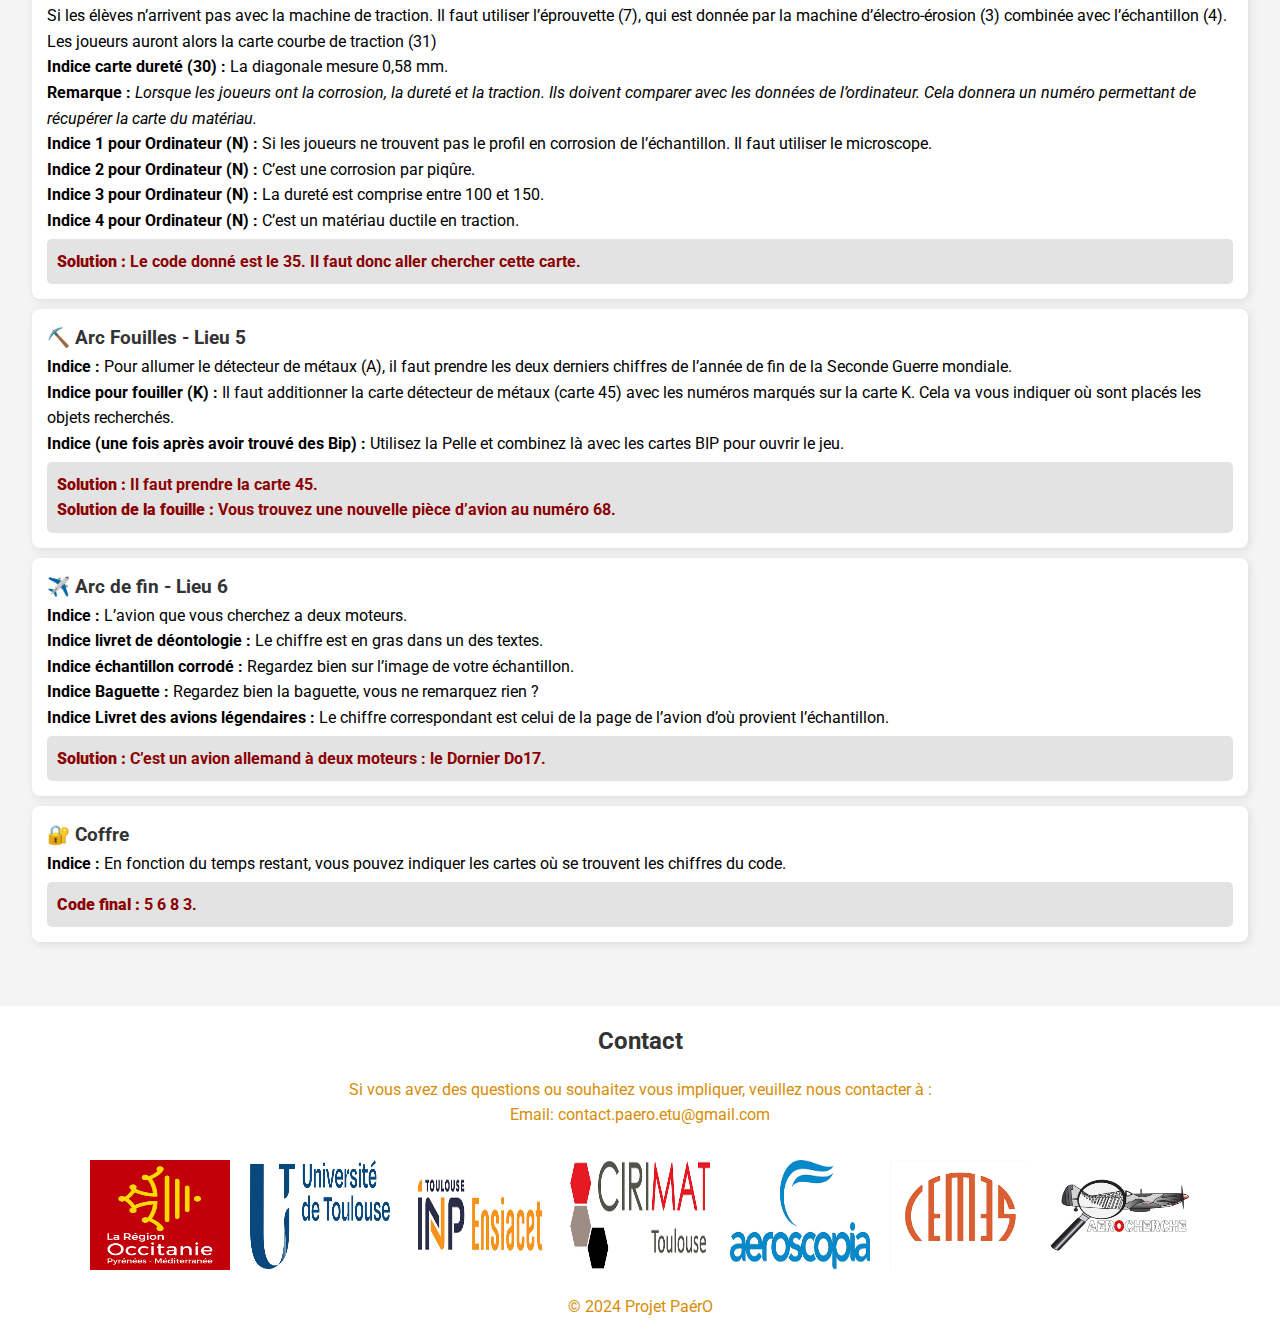
==== commit fc7ee222: "Update jeu.html" ====
--- a/jeu.html
+++ b/jeu.html
@@ -131,7 +131,7 @@
                 <p><strong>Indice pour fouiller (K) :</strong> Il faut additionner la carte détecteur de métaux (carte 45) avec les numéros marqués sur la carte K. Cela va vous indiquer où sont placés les objets recherchés. </p>
                 <p><strong>Indice (une fois après avoir trouvé des Bip) :</strong> Utilisez la Pelle et combinez là avec les cartes BIP pour ouvrir le jeu.</p>
                 <div class="solution">
-                    <strong>Solution :</strong> Il faut prendre la carte 45.
+                    <p><strong>Solution :</strong> Il faut prendre la carte 45.</p>
                     <strong>Solution de la fouille :</strong> Vous trouvez une nouvelle pièce d’avion au numéro 68.
                 </div>
             </div>
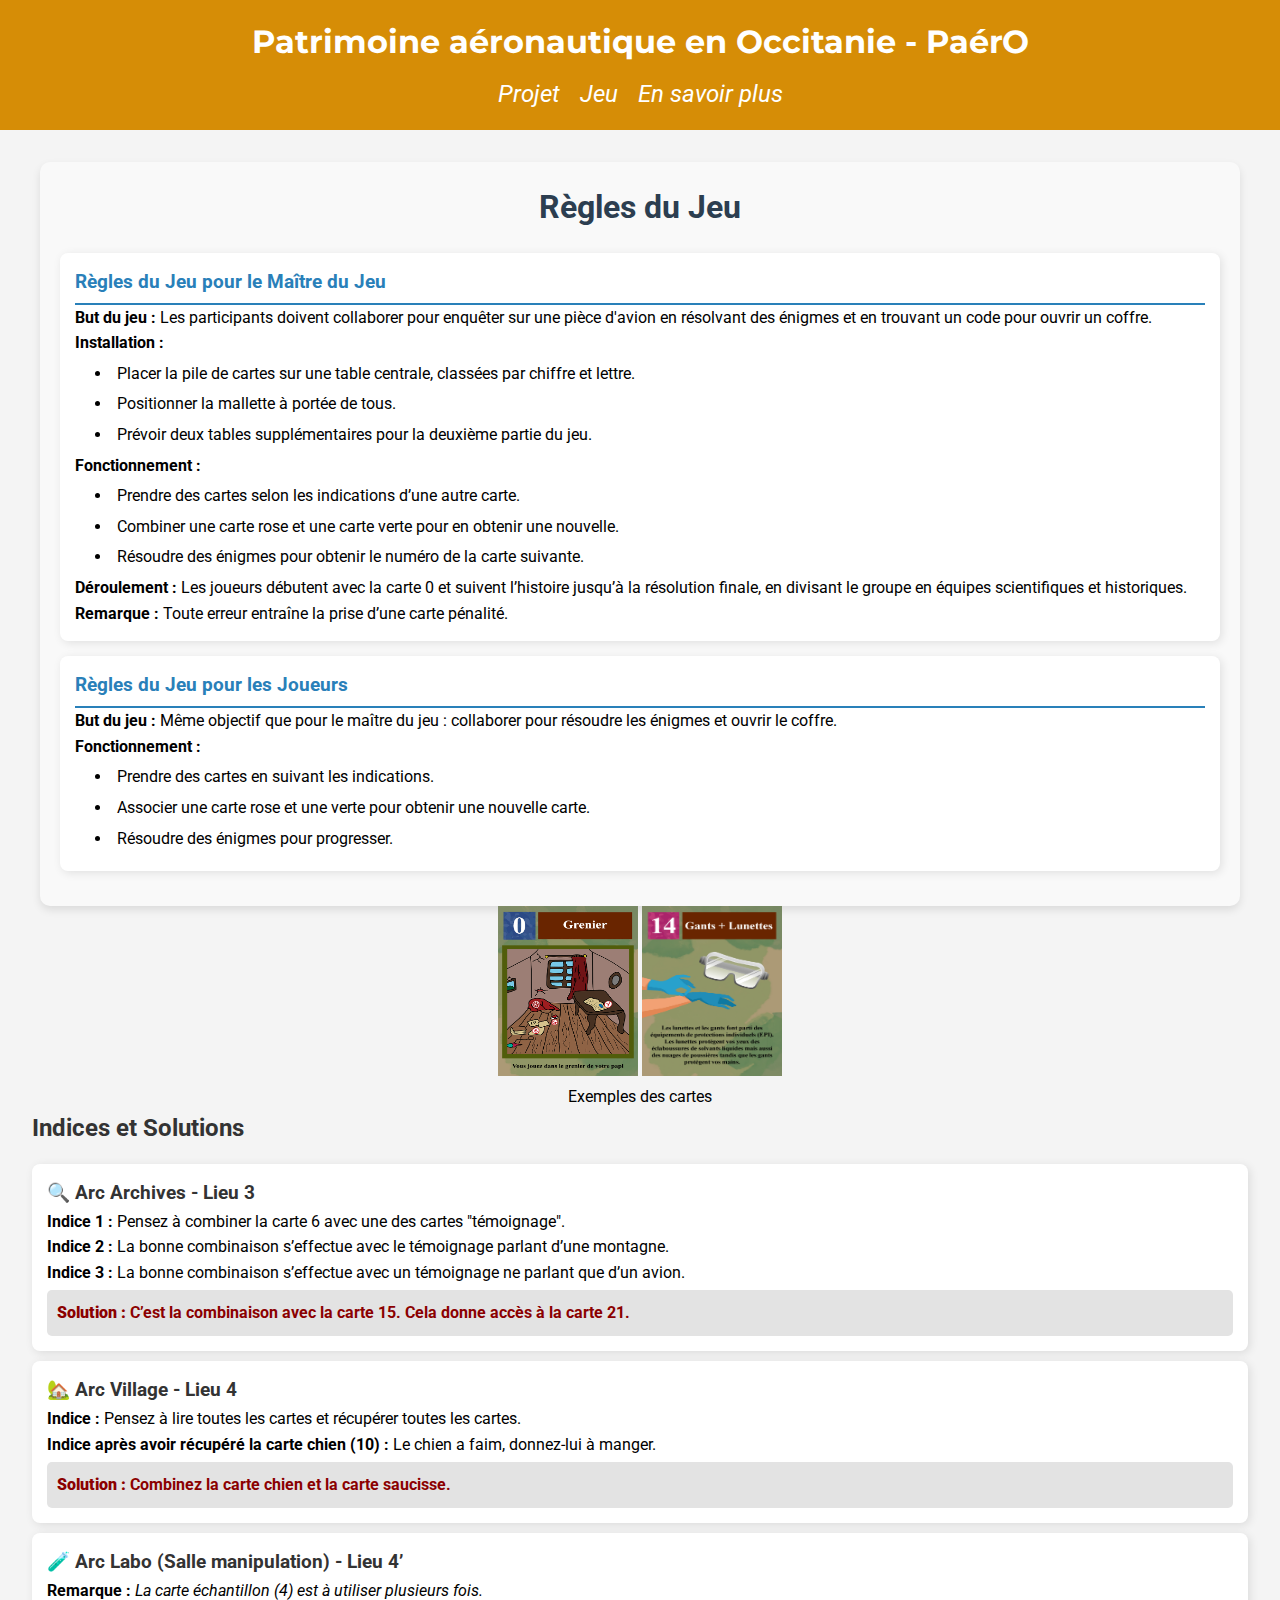
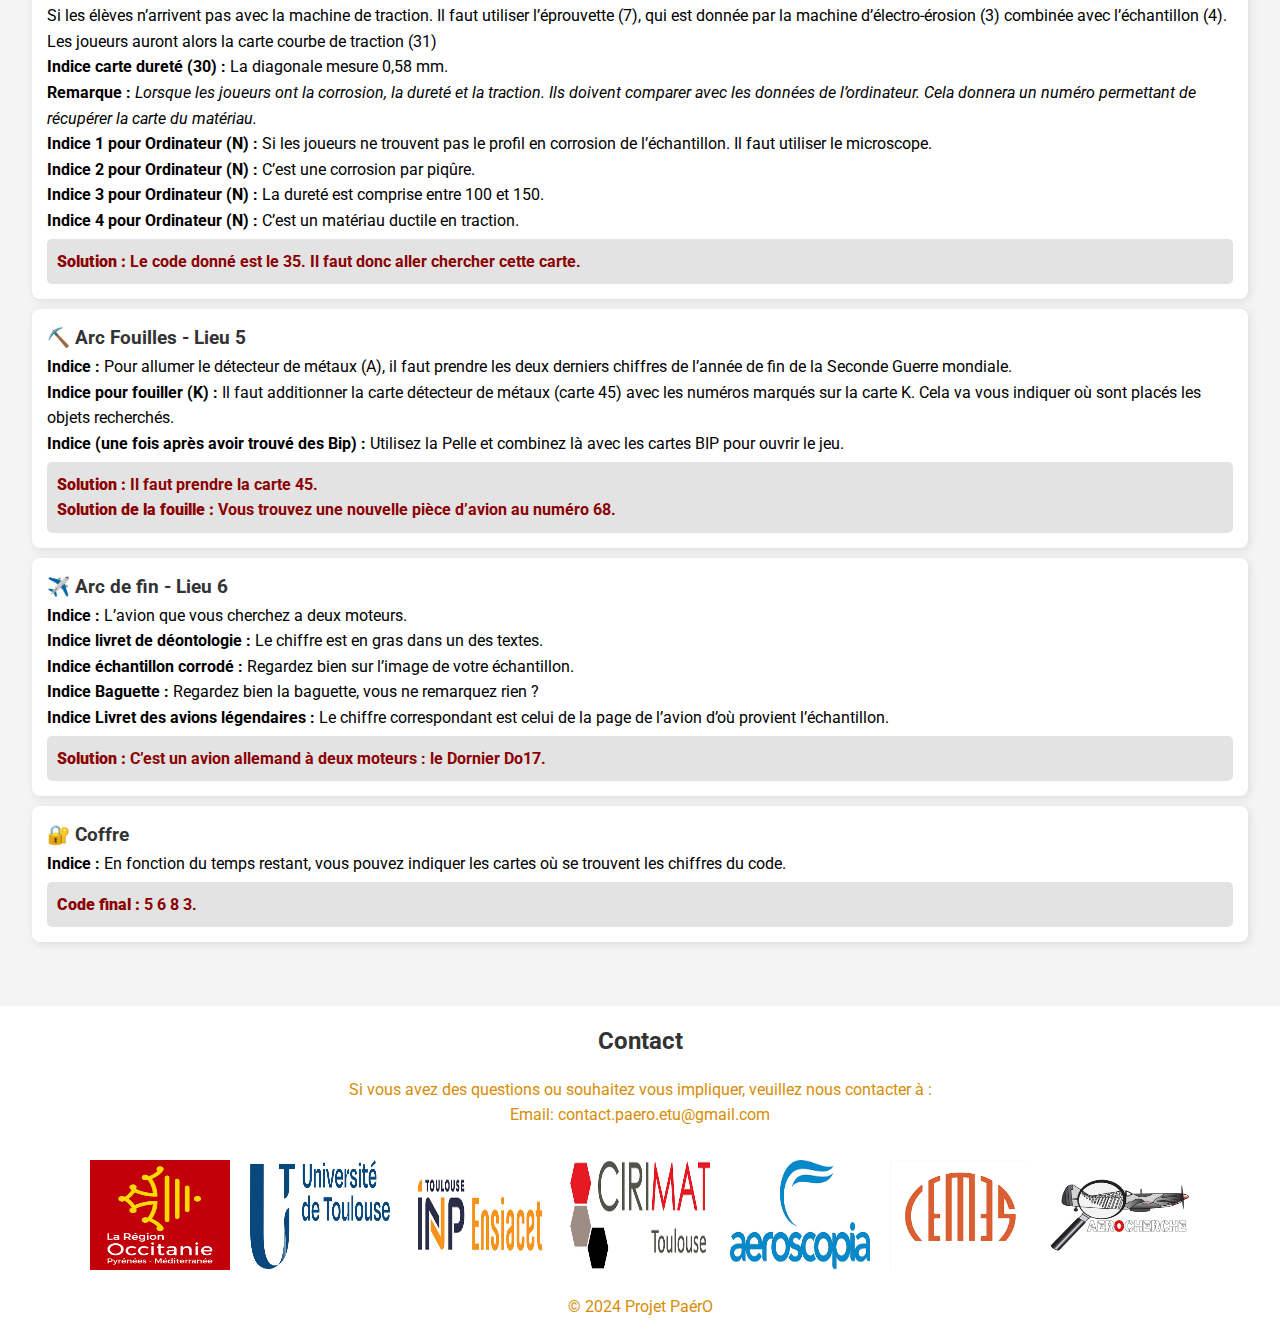
==== commit fe129b1f: "Update jeu.html" ====
--- a/jeu.html
+++ b/jeu.html
@@ -37,7 +37,7 @@
             <ul>
                 <li><a href="index.html"><i>Projet</i></a></li>
                 <li><a href="jeu.html"><i>Jeu</i></a></li>
-                <li><a href="Partenaires.html"><i>Partenaires</i></a></li>
+                <li><a href="Partenaires.html"><i>En savoir plus</i></a></li>
             </ul>
         </nav>
     </header>
